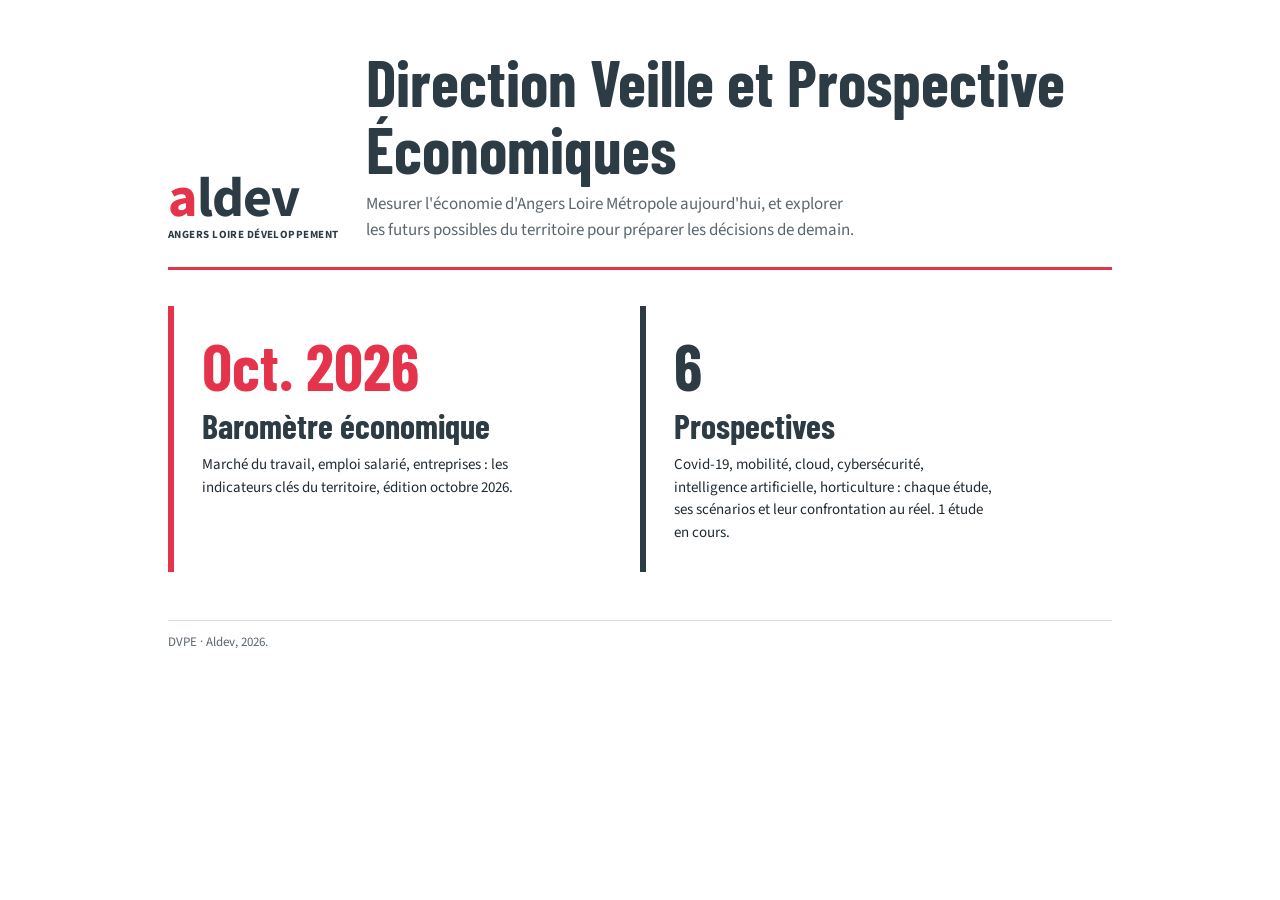
==== index.html @ 70fb4c6d "v0" ====
<!doctype html>
<html lang="fr">
<head>
<meta charset="utf-8">
<meta name="viewport" content="width=device-width, initial-scale=1">
<title>DVPE · Direction Veille et Prospective Économiques · Aldev</title>
<meta name="description" content="Indicateurs économiques et études prospectives d'Aldev pour Angers Loire Métropole.">
<link rel="stylesheet" href="assets/dvpe.css">
</head>
<body>
<main class="accueil">
  <header class="accueil-tete">
    <a class="marque" href="index.html" aria-label="Accueil"><span>aldev</span><small>Angers Loire Développement</small></a>
    <div>
      <h1>Direction Veille et Prospective Économiques</h1>
      <p>Mesurer l'économie d'Angers Loire Métropole aujourd'hui, et explorer les futurs possibles du territoire pour préparer les décisions de demain.</p>
    </div>
  </header>

  <div class="portes">
    <a class="porte" href="barometre.html">
      <span class="chiffre">Oct. 2026</span>
      <h2>Baromètre économique</h2>
      <p>Marché du travail, emploi salarié, entreprises : les indicateurs clés du territoire, édition octobre 2026.</p>
    </a>
    <a class="porte" href="prospectives.html">
      <span class="chiffre" id="nb-fiches">6</span>
      <h2>Prospectives</h2>
      <p id="desc-fiches">Covid-19, mobilité, cloud, cybersécurité, intelligence artificielle, horticulture : chaque étude, ses scénarios et leur confrontation au réel.</p>
    </a>
  </div>

  <p class="accueil-pied">DVPE · Aldev, 2026.</p>
</main>
<script src="assets/dvpe.js"></script>
<script src="data/prospectives.js"></script>
<script>
  // Compteur alimenté par le catalogue
  Promise.all(DVPE.liste.map(n => DVPE.charger(DVPE.fichier(n)))).then(() => {
    const f = Object.values(DVPE.fiches), enCours = f.filter(x => x.statut === "en cours").length;
    document.getElementById("nb-fiches").textContent = f.length;
    if (enCours) document.getElementById("desc-fiches").textContent += ` ${enCours} étude en cours.`;
  }).catch(() => {});
</script>
</body>
</html>
---- assets/dvpe.css ----
/* DVPE · Aldev — charte des fiches prospectives */
@import url("https://fonts.googleapis.com/css2?family=Barlow+Condensed:wght@600;700&family=Source+Sans+3:ital,wght@0,400;0,600;0,700;1,400&display=swap");

:root {
  --rouge: #E5334B; --ardoise: #2D3B45; --texte: #1F2A33; --gris: #5A6670;
  --fond-encart: #F1F2F3; --trait: #DADDE0;
  --bleu: #1F4E8C; --vert: #12706A; --brun: #8A4A0E;
  --clair: #9DB9DC; --sable: #D9BE93; --rail: #E4E7EA;
  --titres: "Barlow Condensed", "Arial Narrow", sans-serif;
  --corps: "Source Sans 3", "Segoe UI", Arial, sans-serif;
}
* { box-sizing: border-box; }
html { -webkit-text-size-adjust: 100%; }
body { margin: 0; font: 15px/1.5 var(--corps); color: var(--texte); background: #fff; }
a { color: var(--ardoise); }
a:focus-visible { outline: 3px solid var(--rouge); outline-offset: 2px; }
h1, h2, h3 { font-family: var(--titres); font-weight: 700; margin: 0; line-height: 1.05; }
h2 { font-size: 20px; letter-spacing: .02em; text-transform: uppercase; margin-bottom: 12px; }
p { margin: 0 0 10px; }
.sr { position: absolute; width: 1px; height: 1px; overflow: hidden; clip: rect(0 0 0 0); }
.todo { color: var(--gris); font-style: italic; }

/* Navigation commune */
.barre-nav { display: flex; gap: 24px; padding: 14px clamp(16px, 4vw, 48px); border-bottom: 1px solid var(--trait); font-weight: 600; }
.barre-nav a { text-decoration: none; }
.barre-nav a:hover, .barre-nav a[aria-current] { color: var(--rouge); }

/* Marque */
.marque { display: inline-flex; flex-direction: column; text-decoration: none; color: var(--ardoise); }
.marque span { font: 700 34px/1 var(--corps); letter-spacing: -.02em; }
.marque span::first-letter { color: var(--rouge); }
.marque small { font-size: 7.5px; font-weight: 700; text-transform: uppercase; letter-spacing: .04em; }

/* ---------- Fiche ---------- */
.fiche { max-width: 960px; margin: 0 auto; padding: 32px clamp(16px, 4vw, 44px) 48px; }
.f-tete { display: grid; grid-template-columns: auto 1fr auto; gap: 24px; align-items: start; padding-bottom: 14px; border-bottom: 3px solid var(--rouge); margin-bottom: 20px; }
.kicker { font: 700 14px var(--titres); letter-spacing: .1em; text-transform: uppercase; margin-bottom: 6px; }
.badge { background: #F6D97A; padding: 1px 8px; margin-left: 8px; }
.f-tete h1 { font-size: clamp(30px, 4.6vw, 40px); color: var(--ardoise); }
.f-sous { color: var(--gris); margin: 8px 0 0; }
.f-meta { display: flex; flex-direction: column; text-align: right; font-size: 13.5px; color: var(--gris); line-height: 1.7; white-space: nowrap; }
.f-meta strong { color: var(--texte); }

.fiche > section, .rangee { margin-bottom: 22px; }
.rangee.deux { display: grid; grid-template-columns: 1fr 1.2fr; gap: 16px; }
.rangee.deux > section { margin: 0; }
.encart { background: var(--fond-encart); padding: 18px; }
.tuiles { display: grid; grid-template-columns: repeat(4, 1fr); gap: 8px; margin-bottom: 12px; }
.tuiles div { background: #fff; padding: 8px 6px; text-align: center; display: flex; flex-direction: column; }
.tuiles b { font: 700 30px/1 var(--titres); color: var(--rouge); }
.tuiles span { font-size: 12.5px; line-height: 1.3; margin-top: 4px; }
.sources { font-size: 13.5px; margin: 0; }

.titre-ligne { display: flex; justify-content: space-between; align-items: baseline; gap: 16px; flex-wrap: wrap; }
.note { font-size: 13px; color: var(--gris); }
.alerte { font-size: 13px; font-weight: 700; color: #B86A00; }

.diag { display: grid; grid-template-columns: repeat(4, 1fr); gap: 18px; }
.diag div { border-top: 3px solid var(--ardoise); padding-top: 6px; display: flex; flex-direction: column; }
.diag div:last-child { border-color: var(--rouge); }
.diag div:last-child b { color: var(--rouge); }
.diag b { font: 700 34px/1.1 var(--titres); color: var(--ardoise); }
.diag span { font-size: 13.5px; line-height: 1.35; }

.puces { list-style: none; padding: 0; margin: 0 0 12px; display: flex; flex-wrap: wrap; gap: 6px; }
.puces li { border: 1px solid #9AA3AA; padding: 2px 9px; font-size: 13.5px; }

.scens { display: grid; grid-template-columns: repeat(3, 1fr); gap: 12px; }
.scen { border: 1px solid var(--trait); display: flex; flex-direction: column; --c: var(--bleu); }
.scen.c-vert { --c: var(--vert); } .scen.c-brun { --c: var(--brun); }
.scen header { background: var(--c); color: #fff; padding: 8px 12px; }
.scen h3 { font-size: 22px; }
.scen header p { margin: 0; font-size: 13px; }
.scen-corps { padding: 12px; font-size: 14px; flex: 1; }
.scen-corps p { margin-bottom: 8px; }
.scen.brouillon { border: 1.5px dashed var(--c); }
.scen.brouillon header { background: var(--fond-encart); color: var(--c); }
.scen.brouillon header p { color: var(--gris); }
.scen.brouillon h3 .todo { color: inherit; }
.scen-chiffre strong { color: var(--c); }
.declencheur { border-bottom: 1px solid var(--trait); padding-bottom: 8px; }
.declencheur strong, .carte strong { color: var(--c); }
.carte { border-top: 2px solid var(--c); padding-top: 8px; margin-top: 4px; }
.barre { position: relative; height: 14px; background: var(--rail); margin: 4px 0 10px; display: flex; flex: 1; }
.barre .rempli { background: var(--c); height: 100%; display: block; }
.barre .clair { background: var(--clair); } .barre .sable { background: var(--sable); }
.barre .part { height: 100%; display: block; }
.barre .repere { position: absolute; top: -5px; bottom: -5px; width: 2px; background: var(--texte); }
.barre-pct { display: flex; align-items: center; gap: 10px; }
.barre-pct .barre { margin: 4px 0 10px; }
.barre-pct strong { font: 700 22px var(--titres); color: var(--c); margin-top: -6px; }

.sym { font-size: 13px; } .sym.plus { color: var(--bleu); } .sym.moins { color: #C2560B; } .sym.neutre { color: #7A858E; }

.tab { width: 100%; border-collapse: collapse; font-size: 14px; }
.tab th { text-align: left; border-bottom: 2px solid var(--texte); padding: 4px 4px; font-weight: 700; }
.tab td { border-bottom: 1px solid var(--trait); padding: 4px; }
.tab .col { text-align: center; width: 13%; }
.tab th.c0 { color: var(--bleu); } .tab th.c1 { color: var(--vert); } .tab th.c2 { color: var(--brun); }
.case { display: inline-block; width: 100%; max-width: 64px; height: 16px; vertical-align: middle; }
.case.s { background: #BCD0E8; } .case.l { background: #F1A563; }
.legende .case { width: 22px; }
.legende, .note5 { font-size: 13.5px; color: var(--gris); margin-top: 8px; }
.note5 { color: var(--texte); }
.st { font-weight: 600; white-space: nowrap; }
.st.ok { color: var(--bleu); } .st.partiel { color: #A86A0A; } .st.non { color: #C2560B; }

.etapes { list-style: none; padding: 0; margin: 0 0 12px; display: flex; justify-content: space-between; gap: 6px; text-align: center; }
.etapes li { flex: 1; display: flex; flex-direction: column; align-items: center; font-size: 13px; line-height: 1.3; }
.etapes strong { font-size: 14px; margin-top: 6px; }
.etapes span:last-child { color: var(--gris); }
.pastille { width: 28px; height: 28px; border-radius: 50%; background: var(--ardoise); color: #fff; display: grid; place-items: center; font-weight: 700; }
.etapes .actuel .pastille { background: var(--rouge); }
.etapes .avenir .pastille { background: #fff; color: var(--gris); border: 1.5px dashed var(--gris); }
.sous-titre { font-size: 18px; text-transform: uppercase; margin: 16px 0 8px; }
.pistes { list-style: none; padding: 0; margin: 0; font-size: 14.5px; }
.pistes li { margin-bottom: 6px; }

.reel { background: var(--ardoise); color: #fff; padding: 20px; display: flex; flex-direction: column; }
.reel p { font-size: 14.5px; }
.reel b { color: #F48A9A; }
.reel ul { padding-left: 0; list-style: none; margin: 0 0 12px; }
.reel li { margin-bottom: 8px; } .reel li::before { content: "· "; }
.reel .liste-titre { font-weight: 700; }
.reel .todo { color: #C5CDD3; }
.apport { margin-top: auto !important; border-top: 1px solid #56646E; padding-top: 14px; }

.f-pied { display: flex; justify-content: space-between; gap: 16px; border-top: 1px solid var(--trait); padding-top: 10px; font-size: 13px; color: var(--gris); }
.f-nav { display: flex; justify-content: space-between; margin-top: 28px; font-weight: 600; }
.erreur { color: var(--rouge); font-weight: 600; padding: 48px 0; }

/* ---------- Accueil ---------- */
.accueil { max-width: 1040px; margin: 0 auto; padding: 48px clamp(16px, 4vw, 48px) 64px; }
.accueil-tete { display: grid; grid-template-columns: auto 1fr; gap: 28px; align-items: end; border-bottom: 3px solid var(--rouge); padding-bottom: 24px; }
.accueil-tete .marque span { font-size: 56px; }
.accueil-tete .marque small { font-size: 11px; }
.accueil-tete h1 { font-size: clamp(38px, 6vw, 64px); color: var(--ardoise); }
.accueil-tete p { color: var(--gris); margin: 10px 0 0; max-width: 62ch; font-size: 17px; }
.portes { display: grid; grid-template-columns: 1fr 1fr; gap: 0; margin-top: 36px; }
.porte { display: flex; flex-direction: column; gap: 10px; padding: 28px; text-decoration: none; color: var(--texte); border-left: 6px solid var(--c, var(--rouge)); }
.porte + .porte { --c: var(--ardoise); }
.porte:hover h2 { text-decoration: underline; }
.porte h2 { font-size: 34px; text-transform: none; letter-spacing: 0; margin: 0; color: var(--ardoise); }
.porte .chiffre { font: 700 64px/1 var(--titres); color: var(--c, var(--rouge)); }
.porte p { margin: 0; max-width: 46ch; }
.porte .lien-sec { margin-top: auto; font-size: 13.5px; color: var(--gris); }
.lien-sec a { color: var(--gris); }
.accueil-pied { margin-top: 48px; font-size: 13px; color: var(--gris); border-top: 1px solid var(--trait); padding-top: 12px; }

/* ---------- Liste des prospectives ---------- */
.frise { overflow-x: auto; margin: 32px 0 40px; }
.frise-grille { position: relative; min-width: 640px; }
.frise-annees { display: grid; border-bottom: 2px solid var(--texte); font: 700 16px var(--titres); color: var(--gris); }
.frise-annees span { border-left: 1px solid var(--trait); padding: 0 6px 4px; }
.frise-ligne { position: relative; height: 34px; border-left: 1px solid transparent; }
.frise-ligne a { position: absolute; top: 6px; height: 22px; background: var(--ardoise); color: #fff; text-decoration: none; font: 600 13px/22px var(--corps); padding: 0 8px; white-space: nowrap; min-width: 26px; }
.frise-ligne a.en-cours { background: repeating-linear-gradient(135deg, var(--rouge) 0 8px, #EC5D70 8px 16px); }
.frise-ligne a:hover { background: var(--rouge); }
.frise-ligne .lib { position: absolute; top: 6px; font-size: 13px; line-height: 22px; color: var(--gris); white-space: nowrap; }
.aujourdhui { position: absolute; top: 0; bottom: 0; width: 0; border-left: 2px dashed var(--rouge); }
.cat { list-style: none; padding: 0; margin: 0; }
.cat li { display: grid; grid-template-columns: 64px 1fr auto; gap: 20px; padding: 18px 0; border-bottom: 1px solid var(--trait); align-items: baseline; }
.cat .num { font: 700 44px/1 var(--titres); color: var(--rouge); }
.cat h2 { text-transform: none; letter-spacing: 0; font-size: 26px; margin: 0 0 4px; }
.cat h2 a { text-decoration: none; color: var(--ardoise); }
.cat h2 a:hover { color: var(--rouge); }
.cat p { margin: 0; color: var(--gris); }
.cat .per { text-align: right; font-size: 13.5px; color: var(--gris); white-space: nowrap; }
.cat .per strong { color: var(--texte); display: block; }

/* ---------- Baromètre (export de l'artefact) ---------- */
.baro-cadre { overflow-x: auto; padding: 24px 16px 48px; background: #E9ECEE; }
.baro-page { width: 794px; margin: 0 auto; box-shadow: 0 1px 0 #C9CED2; }

/* ---------- Responsive ---------- */
@media (max-width: 820px) {
  .f-tete { grid-template-columns: 1fr; gap: 12px; }
  .f-meta { text-align: left; }
  .rangee.deux, .scens, .portes { grid-template-columns: 1fr; }
  .diag { grid-template-columns: 1fr 1fr; }
  .tuiles { grid-template-columns: 1fr 1fr; }
  .accueil-tete { grid-template-columns: 1fr; }
  .cat li { grid-template-columns: 48px 1fr; }
  .cat .per { grid-column: 2; text-align: left; }
  .porte + .porte { margin-top: 16px; }
}
@media print {
  @page { size: A4; margin: 10mm; }
  body { font-size: 11px; }
  .barre-nav, .f-nav { display: none; }
  .fiche { padding: 0; max-width: none; }
  .reel, .scen header, .barre span, .case, .pastille, .encart { -webkit-print-color-adjust: exact; print-color-adjust: exact; }
}
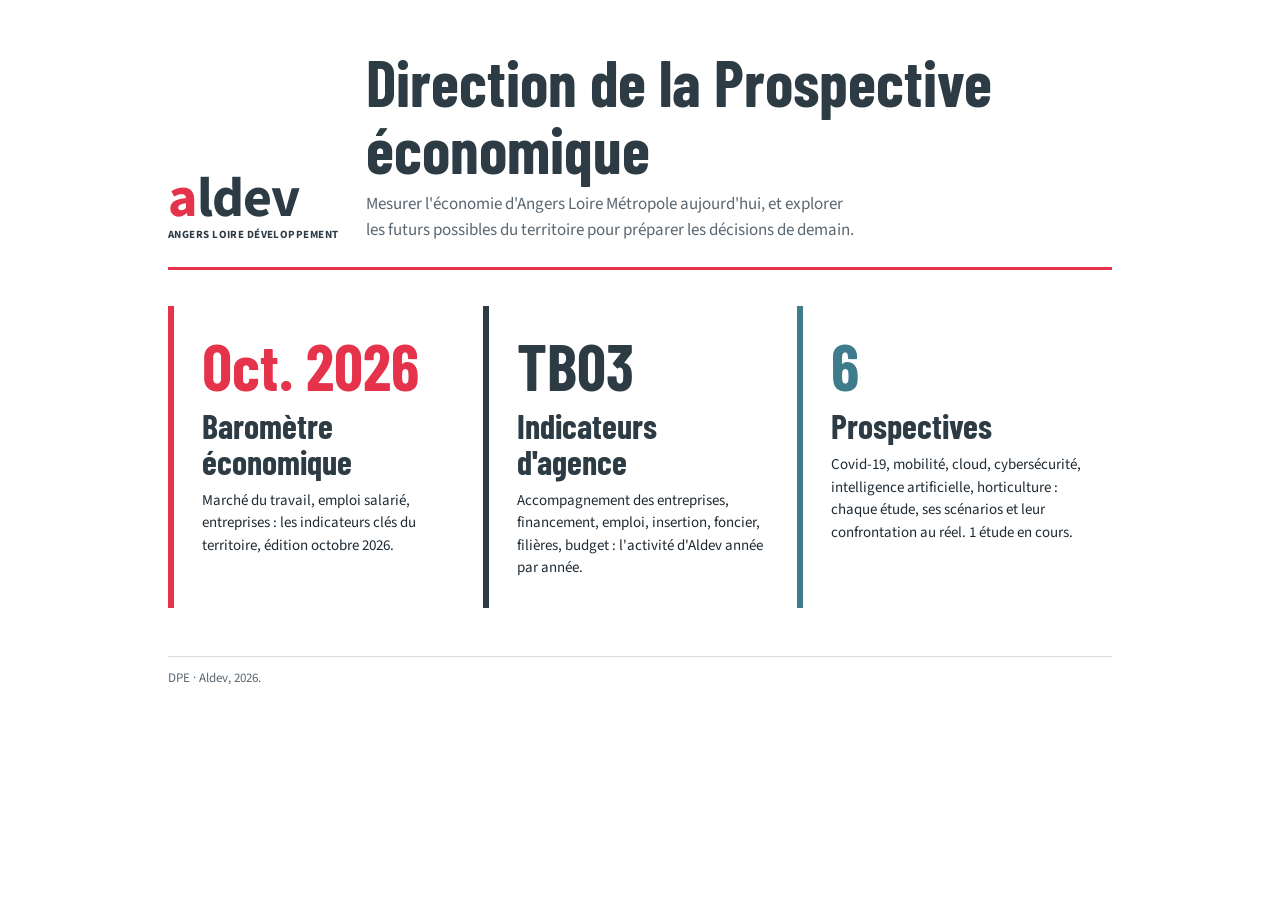
==== commit cc969134: "v1" ====
--- a/index.html
+++ b/index.html
@@ -3,7 +3,7 @@
 <head>
 <meta charset="utf-8">
 <meta name="viewport" content="width=device-width, initial-scale=1">
-<title>DVPE · Direction Veille et Prospective Économiques · Aldev</title>
+<title>DPE · Direction de la Prospective économique · Aldev</title>
 <meta name="description" content="Indicateurs économiques et études prospectives d'Aldev pour Angers Loire Métropole.">
 <link rel="stylesheet" href="assets/dvpe.css">
 </head>
@@ -12,7 +12,7 @@
   <header class="accueil-tete">
     <a class="marque" href="index.html" aria-label="Accueil"><span>aldev</span><small>Angers Loire Développement</small></a>
     <div>
-      <h1>Direction Veille et Prospective Économiques</h1>
+      <h1>Direction de la Prospective économique</h1>
       <p>Mesurer l'économie d'Angers Loire Métropole aujourd'hui, et explorer les futurs possibles du territoire pour préparer les décisions de demain.</p>
     </div>
   </header>
@@ -23,6 +23,11 @@
       <h2>Baromètre économique</h2>
       <p>Marché du travail, emploi salarié, entreprises : les indicateurs clés du territoire, édition octobre 2026.</p>
     </a>
+    <a class="porte" href="agence/indicateurs.html">
+      <span class="chiffre">TB03</span>
+      <h2>Indicateurs d'agence</h2>
+      <p>Accompagnement des entreprises, financement, emploi, insertion, foncier, filières, budget : l'activité d'Aldev année par année.</p>
+    </a>
     <a class="porte" href="prospectives.html">
       <span class="chiffre" id="nb-fiches">6</span>
       <h2>Prospectives</h2>
@@ -30,7 +35,7 @@
     </a>
   </div>
 
-  <p class="accueil-pied">DVPE · Aldev, 2026.</p>
+  <p class="accueil-pied">DPE · Aldev, 2026.</p>
 </main>
 <script src="assets/dvpe.js"></script>
 <script src="data/prospectives.js"></script>
--- a/assets/dvpe.css
+++ b/assets/dvpe.css
@@ -1,4 +1,4 @@
-/* DVPE · Aldev — charte des fiches prospectives */
+/* DPE · Aldev — charte des fiches prospectives */
 @import url("https://fonts.googleapis.com/css2?family=Barlow+Condensed:wght@600;700&family=Source+Sans+3:ital,wght@0,400;0,600;0,700;1,400&display=swap");
 
 :root {
@@ -136,9 +136,10 @@
 .accueil-tete .marque small { font-size: 11px; }
 .accueil-tete h1 { font-size: clamp(38px, 6vw, 64px); color: var(--ardoise); }
 .accueil-tete p { color: var(--gris); margin: 10px 0 0; max-width: 62ch; font-size: 17px; }
-.portes { display: grid; grid-template-columns: 1fr 1fr; gap: 0; margin-top: 36px; }
+.portes { display: grid; grid-template-columns: repeat(3, 1fr); gap: 0; margin-top: 36px; }
 .porte { display: flex; flex-direction: column; gap: 10px; padding: 28px; text-decoration: none; color: var(--texte); border-left: 6px solid var(--c, var(--rouge)); }
 .porte + .porte { --c: var(--ardoise); }
+.porte:nth-child(3) { --c: #3E7C8C; }
 .porte:hover h2 { text-decoration: underline; }
 .porte h2 { font-size: 34px; text-transform: none; letter-spacing: 0; margin: 0; color: var(--ardoise); }
 .porte .chiffre { font: 700 64px/1 var(--titres); color: var(--c, var(--rouge)); }
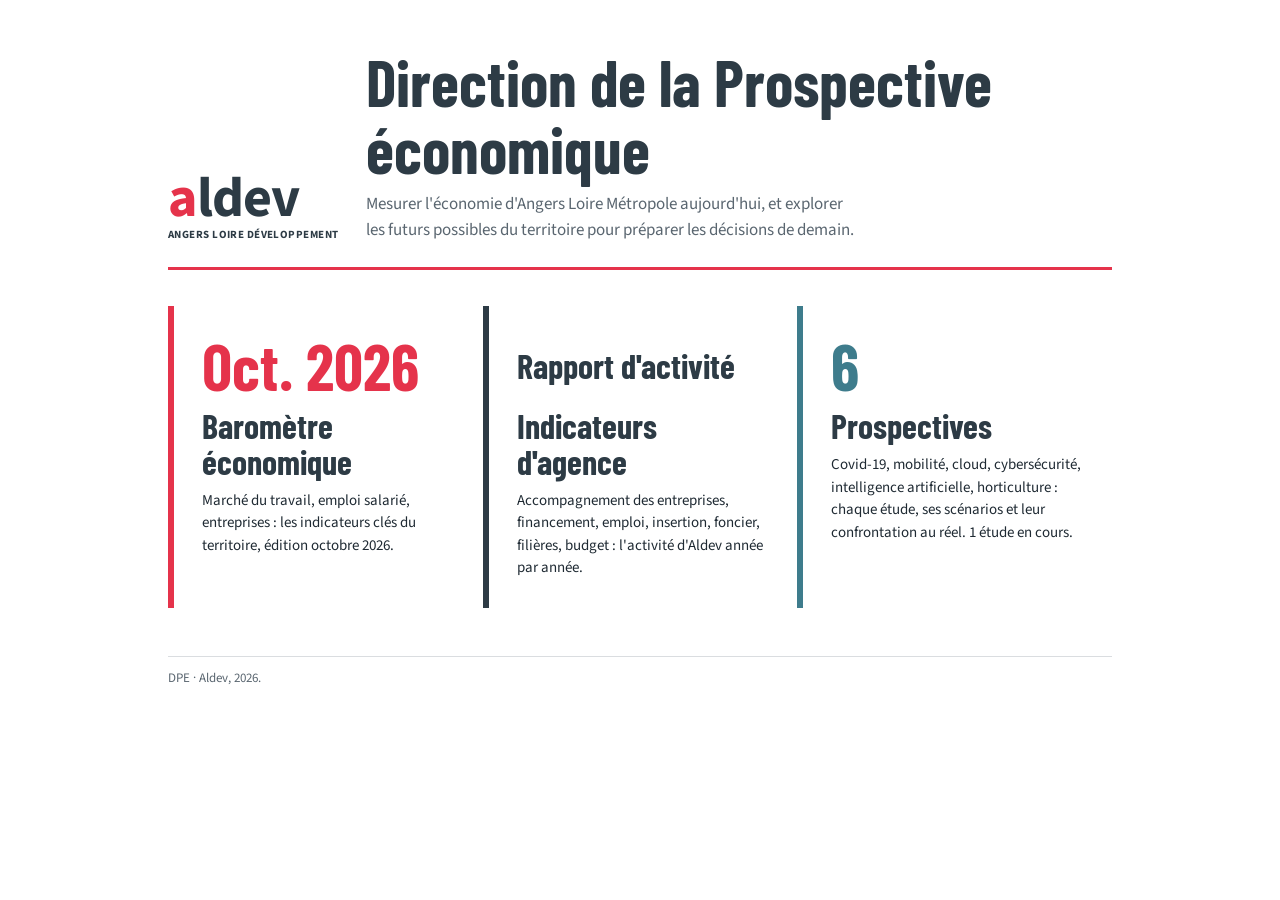
==== commit 3b01a786: "v1.beta" ====
--- a/index.html
+++ b/index.html
@@ -24,7 +24,7 @@
       <p>Marché du travail, emploi salarié, entreprises : les indicateurs clés du territoire, édition octobre 2026.</p>
     </a>
     <a class="porte" href="agence/indicateurs.html">
-      <span class="chiffre">TB03</span>
+      <span class="chiffre petit">Rapport d'activité</span>
       <h2>Indicateurs d'agence</h2>
       <p>Accompagnement des entreprises, financement, emploi, insertion, foncier, filières, budget : l'activité d'Aldev année par année.</p>
     </a>
--- a/assets/dvpe.css
+++ b/assets/dvpe.css
@@ -143,6 +143,7 @@
 .porte:hover h2 { text-decoration: underline; }
 .porte h2 { font-size: 34px; text-transform: none; letter-spacing: 0; margin: 0; color: var(--ardoise); }
 .porte .chiffre { font: 700 64px/1 var(--titres); color: var(--c, var(--rouge)); }
+.porte .chiffre.petit { font-size: 34px; line-height: 64px; }
 .porte p { margin: 0; max-width: 46ch; }
 .porte .lien-sec { margin-top: auto; font-size: 13.5px; color: var(--gris); }
 .lien-sec a { color: var(--gris); }
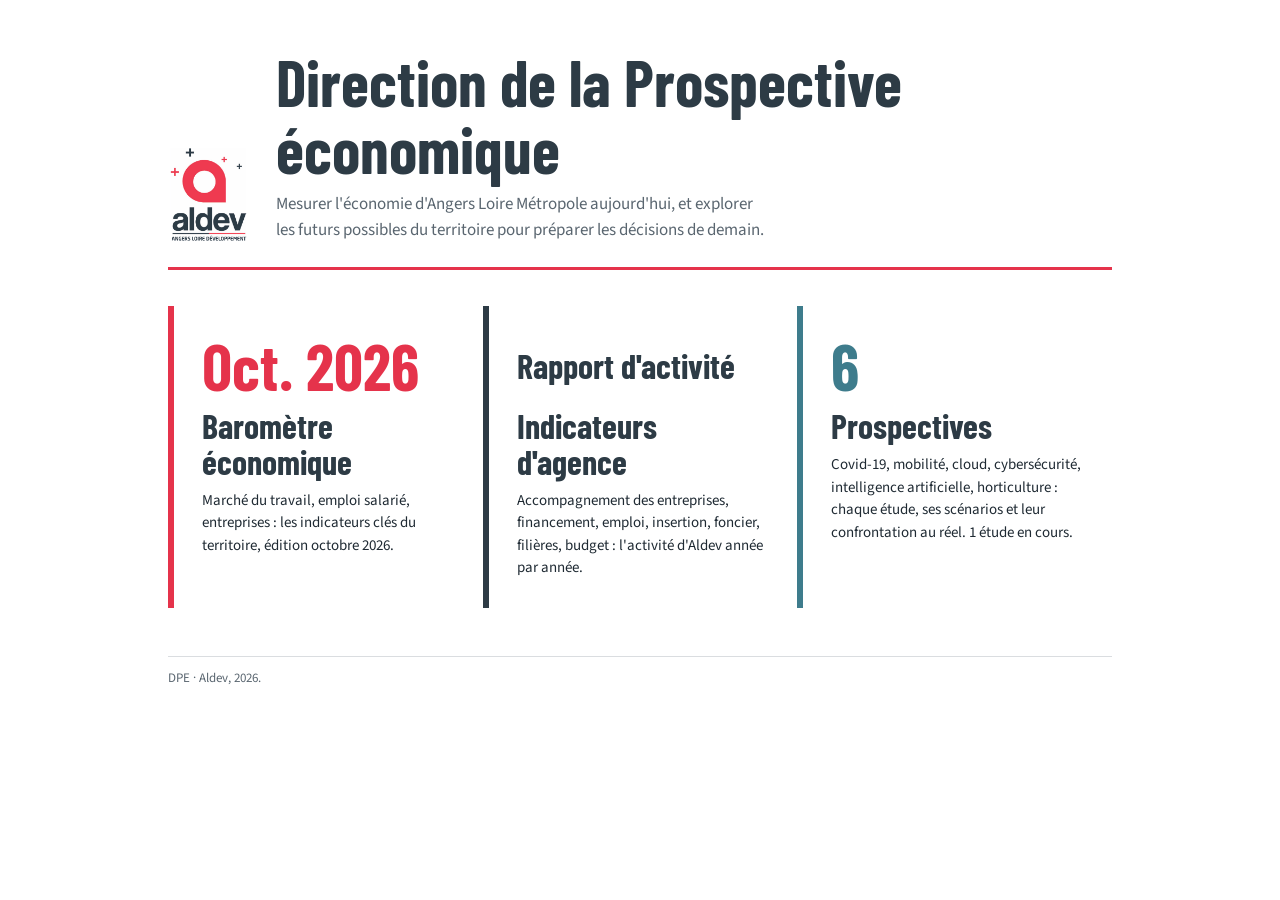
==== commit ac9e3a73: "v1.0.08.1407" ====
--- a/index.html
+++ b/index.html
@@ -10,7 +10,7 @@
 <body>
 <main class="accueil">
   <header class="accueil-tete">
-    <a class="marque" href="index.html" aria-label="Accueil"><span>aldev</span><small>Angers Loire Développement</small></a>
+    <a class="marque" href="index.html" title="Accueil DPE"><img src="assets/logo-aldev.png" alt="Aldev — Angers Loire Développement" width="300" height="361"></a>
     <div>
       <h1>Direction de la Prospective économique</h1>
       <p>Mesurer l'économie d'Angers Loire Métropole aujourd'hui, et explorer les futurs possibles du territoire pour préparer les décisions de demain.</p>
--- a/assets/dvpe.css
+++ b/assets/dvpe.css
@@ -21,15 +21,16 @@
 .todo { color: var(--gris); font-style: italic; }
 
 /* Navigation commune */
-.barre-nav { display: flex; gap: 24px; padding: 14px clamp(16px, 4vw, 48px); border-bottom: 1px solid var(--trait); font-weight: 600; }
+.barre-nav { display: flex; flex-wrap: wrap; align-items: center; gap: 8px 24px; padding: 14px clamp(16px, 4vw, 48px); border-bottom: 1px solid var(--trait); font-weight: 600; }
+.bouton-pdf { margin-left: auto; font: 600 14px var(--corps); color: var(--ardoise); background: #fff; border: 1.5px solid var(--ardoise); padding: 4px 12px; cursor: pointer; }
+.bouton-pdf:hover { background: var(--ardoise); color: #fff; }
+.bouton-pdf:focus-visible { outline: 3px solid var(--rouge); outline-offset: 2px; }
 .barre-nav a { text-decoration: none; }
 .barre-nav a:hover, .barre-nav a[aria-current] { color: var(--rouge); }
 
-/* Marque */
-.marque { display: inline-flex; flex-direction: column; text-decoration: none; color: var(--ardoise); }
-.marque span { font: 700 34px/1 var(--corps); letter-spacing: -.02em; }
-.marque span::first-letter { color: var(--rouge); }
-.marque small { font-size: 7.5px; font-weight: 700; text-transform: uppercase; letter-spacing: .04em; }
+/* Marque : logo Aldev (assets/logo-aldev.png, 300 × 361) */
+.marque { display: inline-block; line-height: 0; text-decoration: none; }
+.marque img { display: block; height: 56px; width: auto; }
 
 /* ---------- Fiche ---------- */
 .fiche { max-width: 960px; margin: 0 auto; padding: 32px clamp(16px, 4vw, 44px) 48px; }
@@ -127,13 +128,30 @@
 
 .f-pied { display: flex; justify-content: space-between; gap: 16px; border-top: 1px solid var(--trait); padding-top: 10px; font-size: 13px; color: var(--gris); }
 .f-nav { display: flex; justify-content: space-between; margin-top: 28px; font-weight: 600; }
+
+/* Sources dépliables (champ « liens ») — cible des QR codes : fiche.html?n=N#sources */
+details.sources { margin-top: 24px; border-top: 3px solid var(--ardoise); scroll-margin-top: 16px; }
+details.sources > summary { cursor: pointer; padding: 10px 0; font: 700 20px var(--titres); letter-spacing: .02em; text-transform: uppercase; color: var(--ardoise); list-style: none; display: flex; align-items: center; gap: 10px; }
+details.sources > summary::-webkit-details-marker { display: none; }
+details.sources > summary::before { content: "▸"; color: var(--rouge); font-size: 16px; transition: transform .15s; }
+details.sources[open] > summary::before { transform: rotate(90deg); }
+details.sources > summary:hover { color: var(--rouge); }
+details.sources > summary:focus-visible { outline: 3px solid var(--rouge); outline-offset: 2px; }
+.src-groupes { columns: 2 340px; column-gap: 32px; padding-bottom: 8px; }
+.src-groupe { break-inside: avoid-column; margin-bottom: 16px; }
+.src-groupe h3 { font-size: 16px; text-transform: uppercase; letter-spacing: .04em; color: var(--ardoise); border-bottom: 1px solid var(--trait); padding-bottom: 4px; margin-bottom: 6px; }
+.src-groupe h3 span { color: var(--gris); font-weight: 600; }
+.src-groupe ul { list-style: none; padding: 0; margin: 0; font-size: 14px; line-height: 1.4; }
+.src-groupe li { padding: 4px 0; border-bottom: 1px dotted var(--trait); break-inside: avoid; overflow-wrap: anywhere; }
+.src-groupe li a { color: var(--ardoise); text-decoration-color: var(--rouge); text-underline-offset: 2px; }
+.src-groupe li a:hover { color: var(--rouge); }
+.src-meta { color: var(--gris); font-size: 13px; white-space: nowrap; }
 .erreur { color: var(--rouge); font-weight: 600; padding: 48px 0; }
 
 /* ---------- Accueil ---------- */
 .accueil { max-width: 1040px; margin: 0 auto; padding: 48px clamp(16px, 4vw, 48px) 64px; }
 .accueil-tete { display: grid; grid-template-columns: auto 1fr; gap: 28px; align-items: end; border-bottom: 3px solid var(--rouge); padding-bottom: 24px; }
-.accueil-tete .marque span { font-size: 56px; }
-.accueil-tete .marque small { font-size: 11px; }
+.accueil-tete .marque img { height: 96px; }
 .accueil-tete h1 { font-size: clamp(38px, 6vw, 64px); color: var(--ardoise); }
 .accueil-tete p { color: var(--gris); margin: 10px 0 0; max-width: 62ch; font-size: 17px; }
 .portes { display: grid; grid-template-columns: repeat(3, 1fr); gap: 0; margin-top: 36px; }
@@ -176,20 +194,35 @@
 
 /* ---------- Responsive ---------- */
 @media (max-width: 820px) {
-  .f-tete { grid-template-columns: 1fr; gap: 12px; }
-  .f-meta { text-align: left; }
-  .rangee.deux, .scens, .portes { grid-template-columns: 1fr; }
-  .diag { grid-template-columns: 1fr 1fr; }
-  .tuiles { grid-template-columns: 1fr 1fr; }
+  html:not(.impr) .f-tete { grid-template-columns: 1fr; gap: 12px; }
+  html:not(.impr) .f-meta { text-align: left; }
+  html:not(.impr) .rangee.deux, html:not(.impr) .scens, .portes { grid-template-columns: 1fr; }
+  html:not(.impr) .diag { grid-template-columns: 1fr 1fr; }
+  html:not(.impr) .tuiles { grid-template-columns: 1fr 1fr; }
   .accueil-tete { grid-template-columns: 1fr; }
+  .accueil-tete .marque img { height: 72px; }
   .cat li { grid-template-columns: 48px 1fr; }
   .cat .per { grid-column: 2; text-align: left; }
   .porte + .porte { margin-top: 16px; }
 }
+@media (max-width: 480px) {
+  .barre-nav { gap: 6px 16px; font-size: 14px; }
+  .bouton-pdf { margin-left: 0; }
+  html:not(.impr) .f-meta { white-space: normal; }
+  .src-meta { white-space: normal; }
+}
+
+/* ---------- Impression / export PDF : une page A4 portrait ----------
+   html.impr est posé par DVPE.preparerImpression (beforeprint) : il fixe la mise en page imprimée,
+   la mesure, puis applique un zoom pour que la fiche tienne sur une seule page. */
+html.impr .fiche { max-width: none; padding: 0; margin: 0; }
+html.impr .f-tete h1 { font-size: 40px; }
+html.impr .f-nav, html.impr details.sources, html.impr .barre-nav { display: none; }
+html.impr .fiche > section, html.impr .rangee, html.impr .scen, html.impr .encart, html.impr .reel, html.impr .f-tete, html.impr .f-pied { break-inside: avoid; page-break-inside: avoid; }
 @media print {
-  @page { size: A4; margin: 10mm; }
-  body { font-size: 11px; }
-  .barre-nav, .f-nav { display: none; }
+  @page { size: A4 portrait; margin: 8mm; }
+  .barre-nav, .f-nav, .bouton-pdf, details.sources { display: none !important; }
   .fiche { padding: 0; max-width: none; }
+  .fiche > section, .rangee, .scen, .encart, .reel, .f-tete, .f-pied { break-inside: avoid; page-break-inside: avoid; }
   .reel, .scen header, .barre span, .case, .pastille, .encart { -webkit-print-color-adjust: exact; print-color-adjust: exact; }
 }
